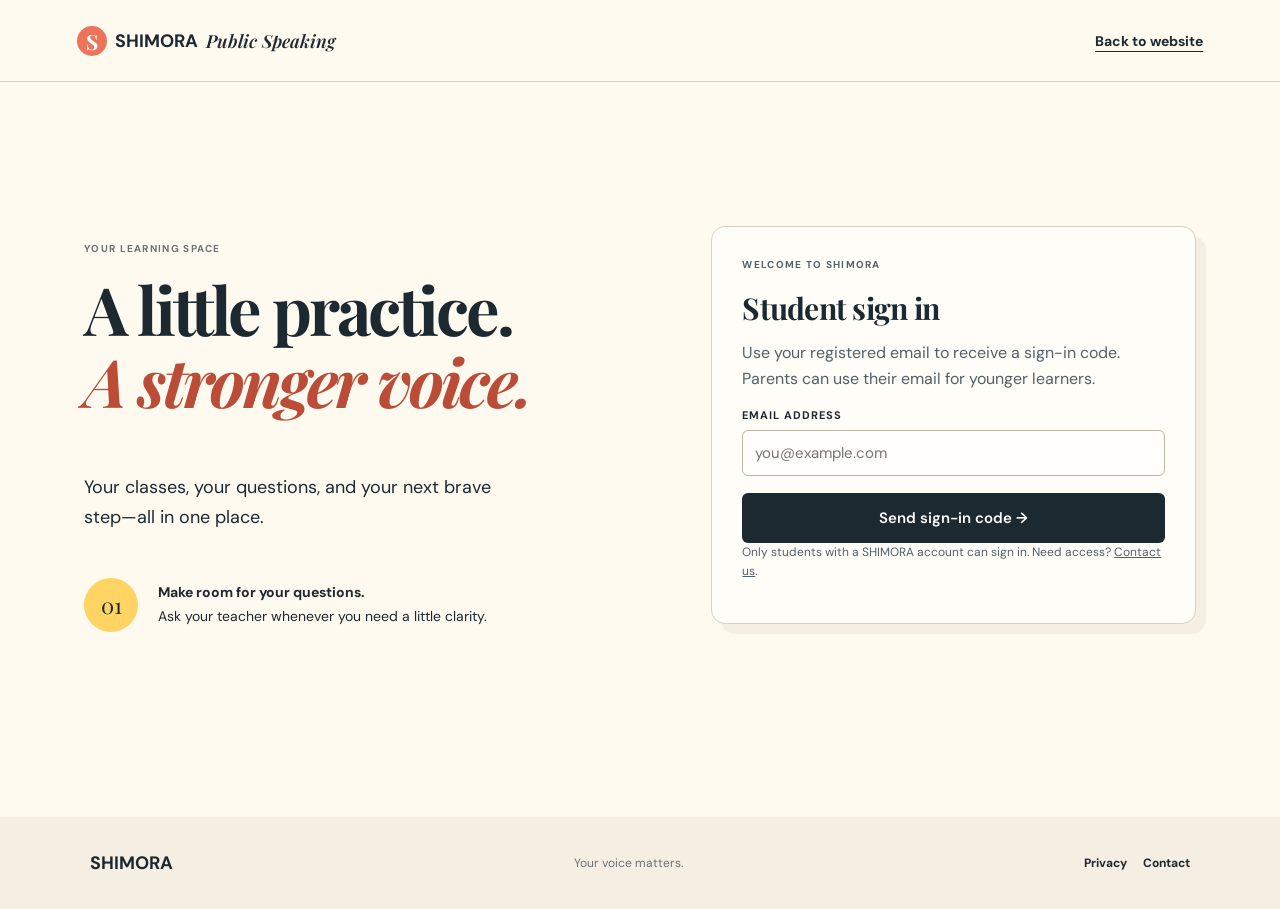
==== student.html @ dbe6ed6c "Add secure student dashboard" ====
<!doctype html>
<html lang="en">
<head>
  <meta charset="utf-8"><meta name="viewport" content="width=device-width, initial-scale=1">
  <meta name="robots" content="noindex,nofollow"><meta name="referrer" content="strict-origin-when-cross-origin">
  <title>Student dashboard | SHIMORA</title>
  <link rel="icon" href="/favicon.png">
  <link rel="preconnect" href="https://fonts.googleapis.com"><link rel="preconnect" href="https://fonts.gstatic.com" crossorigin>
  <link href="https://fonts.googleapis.com/css2?family=DM+Sans:wght@400;500;600;700&family=Playfair+Display:wght@600;700&display=swap" rel="stylesheet">
  <link rel="stylesheet" href="styles.css"><link rel="stylesheet" href="student.css">
  <script src="student-config.js" defer></script><script src="student.js" defer></script>
</head>
<body>
  <header class="site-header"><a class="brand" href="/"><span class="brand-mark">S</span>SHIMORA <em>Public Speaking</em></a><a class="text-link" href="/">Back to website</a></header>
  <main class="student-main">
    <section id="login-view" class="login-layout">
      <div class="welcome-copy"><p class="eyebrow">Your learning space</p><h1>A little practice.<br><i>A stronger voice.</i></h1><p>Your classes, your questions, and your next brave step—all in one place.</p><div class="welcome-note"><span>01</span><p><strong>Make room for your questions.</strong><br>Ask your teacher whenever you need a little clarity.</p></div></div>
      <div class="panel login-panel"><p class="eyebrow">Welcome to SHIMORA</p><h2>Student sign in</h2><p>Use your registered email to receive a sign-in code. Parents can use their email for younger learners.</p>
        <form id="email-form"><label>Email address<input type="email" name="email" autocomplete="email" maxlength="254" required placeholder="you@example.com"></label><button class="button button-dark" type="submit">Send sign-in code →</button></form>
        <form id="code-form" hidden><label>Code from your email<input name="code" inputmode="numeric" autocomplete="one-time-code" pattern="[0-9]{6,10}" minlength="6" maxlength="10" required></label><button class="button button-dark" type="submit">Open my dashboard →</button><button class="plain-button" type="button" id="change-email">Use a different email / resend code</button></form>
        <p id="login-message" class="message" role="status" aria-live="polite"></p><p class="small">Only students with a SHIMORA account can sign in. Need access? <a href="contact.html">Contact us</a>.</p>
      </div>
    </section>
    <section id="dashboard-view" hidden>
      <div class="dashboard-heading"><div><p class="eyebrow">SHIMORA · Student space</p><h1 id="greeting">Welcome back.</h1><p>A place to keep learning, asking, and growing.</p></div><button class="button outline-button" id="signout">Sign out</button></div>
      <p id="dashboard-message" class="message" role="status" aria-live="polite"></p>
      <div class="summary-grid"><article class="summary-card blue-card"><span>Your programme</span><strong id="programme">Not assigned yet</strong><small id="class-note">Your teacher will add your class details here.</small></article><article class="summary-card yellow-card"><span>Questions waiting for a reply</span><strong id="waiting-count">0</strong><small>Keep asking. Every question helps.</small></article><article class="summary-card coral-card"><span>Answers from your teacher</span><strong id="answered-count">0</strong><small>Find your replies in your question history.</small></article></div>
      <div class="dashboard-grid"><div>
        <section class="panel"><p class="eyebrow">Ask away</p><h2>What’s on your mind?</h2><p>A speaking exercise, your next class, or something you’re finding tricky—we’re here to help.</p><form id="query-form"><label>Topic<select name="category"><option>Speaking practice</option><option>Classes and schedule</option><option>Fees and enrolment</option><option>Other</option></select></label><label>Subject<input name="subject" required minlength="3" maxlength="120" placeholder="e.g. How can I feel calmer before a speech?"></label><label>Your question<textarea name="body" rows="5" required minlength="10" maxlength="3000" placeholder="Tell your teacher a little more…"></textarea></label><p class="small">Please don’t include passwords or payment details.</p><button class="button button-dark" type="submit">Send question →</button><p id="query-message" class="message" role="status" aria-live="polite"></p></form></section>
        <section class="panel history-panel"><div class="panel-heading"><div><p class="eyebrow">Keep the conversation going</p><h2>My questions</h2></div><button class="plain-button" id="refresh">Refresh</button></div><label>Show<select id="query-filter"><option value="all">All questions</option><option value="waiting">Waiting for a reply</option><option value="answered">Answered</option></select></label><div id="query-list" class="question-list"></div></section>
      </div><aside>
        <section class="panel"><p class="eyebrow">Your profile</p><h2>A little about you</h2><p id="profile-email" class="small"></p><form id="profile-form"><label>Student name<input name="display_name" required maxlength="80" autocomplete="name"></label><label>Speaking goal<textarea name="goal" rows="3" maxlength="500" placeholder="What would you like to feel more confident doing?"></textarea></label><button class="button outline-button" type="submit">Save profile</button><p id="profile-message" class="message" role="status" aria-live="polite"></p></form></section>
        <section class="practice-card"><p class="eyebrow">A small step for today</p><h2>Speak for 60 seconds.</h2><p>Pick something you love. Explain why it matters to you. Pause, breathe, and try again.</p><span class="practice-label">Progress starts with practice.</span></section>
      </aside></div>
      <section id="teacher-view" class="panel" hidden><p class="eyebrow">Teacher space</p><h2>Student questions</h2><p>Reply privately. Only the student who asked and authorised teachers can see the conversation.</p><div id="teacher-list" class="question-list"></div></section>
    </section>
  </main>
  <footer><a class="brand" href="/">SHIMORA</a><p>Your voice matters.</p><div><a href="privacy.html">Privacy</a><a href="contact.html">Contact</a></div></footer>
</body></html>
---- styles.css ----
:root{--ink:#1d2930;--cream:#fffaf0;--paper:#f5eee2;--coral:#ed745b;--yellow:#ffd463;--blue:#97cfd5;--line:#d9d0c2}*{box-sizing:border-box}html{scroll-behavior:smooth}body{margin:0;color:var(--ink);background:var(--cream);font-family:'DM Sans',sans-serif}h1,h2,h3,p{margin-top:0}h1,h2,h3{font-family:'Playfair Display',serif;line-height:1.04}a{color:inherit;text-decoration:none}.site-header{height:82px;padding:0 6vw;display:flex;align-items:center;justify-content:space-between;border-bottom:1px solid var(--line);background:rgba(255,250,240,.94);position:sticky;top:0;z-index:10}.brand{font-size:18px;font-weight:700;display:flex;align-items:center;gap:8px}.brand em{font-family:'Playfair Display',serif;font-weight:600}.brand-mark{display:grid;place-items:center;width:30px;height:30px;border-radius:50%;background:var(--coral);color:#fff;font-family:'Playfair Display',serif;font-size:21px}nav{display:flex;align-items:center;gap:28px;font-size:14px;font-weight:600}nav a:not(.nav-cta):hover,.text-link:hover{color:var(--coral)}.nav-cta{padding:11px 16px;background:var(--ink);color:#fff;border-radius:4px}.menu-button{display:none;border:0;background:transparent;font-size:24px}.hero{min-height:585px;display:grid;grid-template-columns:1.06fr .94fr}.hero-copy{padding:108px 8vw 70px 10vw}.eyebrow{text-transform:uppercase;letter-spacing:.13em;font-size:11px;font-weight:700;margin-bottom:18px;color:#697276}.hero h1{font-size:clamp(48px,5.2vw,78px);letter-spacing:-.05em;margin-bottom:25px}.hero h1 i,.enquire h2 i{color:var(--coral);font-weight:600}.hero-text{max-width:460px;font-size:18px;line-height:1.55;color:#4c565a}.hero-actions{display:flex;align-items:center;gap:25px;margin:35px 0 53px}.button{border:0;border-radius:3px;padding:15px 19px;font:600 15px 'DM Sans',sans-serif;display:inline-flex;gap:20px;align-items:center;cursor:pointer}.button span{font-size:22px;line-height:10px}.button-dark{color:#fff;background:var(--ink)}.button-light{color:var(--ink);background:var(--yellow)}.text-link{font-weight:700;font-size:14px;text-decoration:underline;text-underline-offset:5px}.hero-proof{display:flex;align-items:center;gap:10px}.hero-proof strong{font:700 28px 'Playfair Display',serif}.hero-proof span:not(.stars){font-size:11px;line-height:1.25;color:#687175}.stars{margin-left:20px;letter-spacing:2px;color:#e9a92b;font-size:13px}.hero-art{background:var(--blue);position:relative;overflow:hidden;min-height:480px}.sun{position:absolute;width:410px;height:410px;border:1px solid rgba(255,255,255,.7);border-radius:50%;top:52px;left:50%;transform:translateX(-50%)}.arch{position:absolute;bottom:-80px;left:50%;width:330px;height:480px;border-radius:165px 165px 0 0;background:#fbefcf;transform:translateX(-50%)}.speaker{position:absolute;bottom:0;left:50%;width:280px;height:420px;transform:translateX(-50%)}.head{position:absolute;background:#9b5a42;border-radius:48% 48% 45% 45%;width:96px;height:114px;top:32px;left:93px;z-index:3}.hair{position:absolute;background:#2e2b2b;width:116px;height:130px;border-radius:54% 54% 30% 30%;top:9px;left:84px}.body{position:absolute;background:var(--coral);border-radius:80px 80px 0 0;width:215px;height:270px;bottom:-12px;left:32px}.arm{position:absolute;width:33px;height:170px;background:#9b5a42;border-radius:20px;z-index:2}.arm.left{left:29px;top:162px;transform:rotate(32deg)}.arm.right{right:19px;top:137px;transform:rotate(-34deg)}.mic{position:absolute;z-index:4;top:154px;left:174px;width:15px;height:121px;border-radius:8px;background:var(--ink);transform:rotate(-22deg)}.mic:before{content:'';position:absolute;width:31px;height:31px;border-radius:50%;background:var(--ink);left:-8px;top:-12px}.bubble{position:absolute;z-index:5;font-weight:700}.bubble.one{right:10%;top:20%;font-size:13px;line-height:1.1;color:#fff;letter-spacing:.08em}.bubble.two{left:13%;top:22%;font-size:44px;color:var(--yellow)}.intro{padding:105px 15%;text-align:center;background:var(--paper)}.intro h2{font-size:clamp(32px,4vw,54px);letter-spacing:-.035em;max-width:740px;margin:0 auto 22px}.intro>p:last-child{max-width:580px;margin:auto;line-height:1.65;color:#566064}.programs{padding:100px 9vw}.section-heading{display:flex;justify-content:space-between;align-items:flex-end;margin-bottom:36px}.section-heading h2,.process h2{font-size:42px;letter-spacing:-.04em;margin:0}.cards{display:grid;grid-template-columns:repeat(3,1fr);gap:20px}.card{padding:33px;min-height:310px;display:flex;flex-direction:column}.card.coral{background:#f5b0a0}.card.yellow{background:var(--yellow)}.card.blue{background:var(--blue)}.card-number{font:600 16px 'Playfair Display',serif}.card h3{font-size:31px;letter-spacing:-.04em;margin:48px 0 3px}.card .age{font-size:13px;font-weight:700}.card>p:not(.age){font-size:14px;line-height:1.5;max-width:250px}.card a{margin-top:auto;font-size:14px;font-weight:700}.process{display:grid;grid-template-columns:1fr 1fr;background:var(--ink);color:#fff}.process-art{background:var(--coral);min-height:550px;display:grid;place-items:center;position:relative;overflow:hidden}.process-art:before,.process-art:after{content:'';position:absolute;border:1px solid rgba(255,255,255,.55);border-radius:50%;width:500px;height:500px}.process-art:before{top:-260px;left:-200px}.process-art:after{bottom:-330px;right:-150px}.process-art span{font:700 clamp(48px,6vw,80px)/.9 'Playfair Display',serif;text-align:center;z-index:1}.process-copy{padding:95px 9vw}.process .eyebrow{color:#b9c1c3}.process h2{font-size:43px;margin-bottom:45px}.process ol{list-style:none;padding:0;margin:0;counter-reset:steps}.process li{counter-increment:steps;padding:18px 0 18px 52px;border-top:1px solid #526067;position:relative}.process li:before{content:'0' counter(steps);position:absolute;left:0;color:var(--yellow);font:600 17px 'Playfair Display',serif}.process li strong{display:block;margin-bottom:6px}.process li span{color:#bdc5c6;font-size:14px;line-height:1.5}.testimonials{padding:100px 15%;text-align:center}.testimonials blockquote{font:600 clamp(27px,3.5vw,49px)/1.18 'Playfair Display',serif;letter-spacing:-.04em;max-width:900px;margin:0 auto 26px}.quote-by{font-size:13px;color:#697276}.enquire{background:var(--yellow);padding:90px 10vw;display:grid;grid-template-columns:1fr 1fr;gap:90px}.enquire h2{font-size:55px;letter-spacing:-.05em;margin-bottom:20px}.enquire>div>p:last-child{line-height:1.55;max-width:350px}form{display:grid;gap:17px}label{font-size:12px;font-weight:700;text-transform:uppercase;letter-spacing:.09em}input,select{margin-top:7px;width:100%;padding:13px 0;border:0;border-bottom:1px solid #8e7d44;background:transparent;color:var(--ink);font:16px 'DM Sans',sans-serif;outline:none}.form-message{font-size:13px;margin:0}.site-header+main{}footer{padding:34px 7vw;display:flex;align-items:center;justify-content:space-between;gap:20px;font-size:12px;background:var(--paper)}footer p{margin:0;color:#687175}footer div{display:flex;gap:16px;font-weight:700}@media(max-width:750px){.site-header{padding:0 5vw;height:70px}.menu-button{display:block}nav{display:none;position:absolute;top:70px;left:0;right:0;padding:18px 5vw;background:var(--cream);border-bottom:1px solid var(--line);flex-direction:column;align-items:flex-start}nav.open{display:flex}.hero,.process,.enquire{grid-template-columns:1fr}.hero-copy{padding:70px 8vw 55px}.hero-art{min-height:430px}.intro{padding:75px 8vw}.programs{padding:70px 6vw}.section-heading{align-items:flex-start;gap:14px;flex-direction:column}.cards{grid-template-columns:1fr}.card{min-height:260px}.process-copy{padding:70px 9vw}.process-art{min-height:330px}.enquire{gap:40px;padding:70px 9vw}.enquire h2{font-size:48px}footer{align-items:flex-start;flex-direction:column}.stars{display:none}}


/* SHIMORA artwork */
.shimora-intro{display:grid;grid-template-columns:minmax(0,1fr) minmax(300px,.85fr);gap:clamp(36px,7vw,92px);align-items:center;padding:100px 10vw;background:var(--paper)}
.shimora-intro-copy{max-width:590px}
.shimora-intro h2{font-size:clamp(36px,4vw,56px);letter-spacing:-.045em;margin-bottom:24px}
.shimora-intro-copy>p:not(.eyebrow){line-height:1.7;color:#4d575b}
.shimora-offerings{display:flex;flex-wrap:wrap;gap:10px;margin-top:28px}
.shimora-offerings span{padding:8px 12px;border:1px solid var(--line);border-radius:999px;font-size:13px;font-weight:700}
.shimora-visual{max-width:560px;justify-self:end;overflow:hidden;border-radius:4px;box-shadow:18px 18px 0 var(--yellow)}
.shimora-visual img{display:block;width:100%;height:auto;aspect-ratio:1.15;object-fit:cover;object-position:center}
@media(max-width:750px){.shimora-intro{grid-template-columns:1fr;padding:70px 9vw}.shimora-visual{width:100%;justify-self:stretch;box-shadow:12px 12px 0 var(--yellow)}}


/* Keep the SHIMORA artwork fully visible in a short, wide frame. */
.shimora-visual{width:100%;max-width:680px;aspect-ratio:16 / 9;background:#f8f3e9}
.shimora-visual img{width:100%;height:100%;object-fit:contain;object-position:center}
@media(max-width:750px){.shimora-visual{aspect-ratio:16 / 9}}
---- student.css ----
[hidden]{display:none!important}.student-main{max-width:1240px;margin:auto;padding:65px 5vw 90px;min-height:80vh}.login-layout{display:grid;grid-template-columns:1.15fr 1fr;gap:70px;align-items:center;min-height:580px}.welcome-copy h1{font-size:clamp(42px,5.2vw,68px);letter-spacing:-.045em;line-height:1.08}.welcome-copy h1 i{color:#bb4c37}.welcome-copy>p:not(.eyebrow){font-size:18px;max-width:420px;line-height:1.7}.welcome-note{display:flex;gap:20px;align-items:center;margin-top:45px}.welcome-note>span{display:grid;place-items:center;border-radius:50%;background:var(--yellow);width:54px;height:54px;flex-shrink:0;font-family:'Playfair Display',serif;font-size:22px}.welcome-note p{line-height:1.7;margin:0;font-size:14px}.panel{padding:30px;background:#fffdf8;border:1px solid var(--line);border-radius:14px;margin-bottom:24px}.panel h2,.practice-card h2{font-size:30px;letter-spacing:-.025em;line-height:1.15;margin-bottom:15px}.panel p{line-height:1.6;color:#526067}.login-panel{box-shadow:10px 10px 0 var(--paper)}.student-main input,.student-main textarea,.student-main select{display:block;width:100%;margin-top:8px;border:1px solid #bcb6a9;border-radius:6px;padding:12px;background:#fffefa;color:var(--ink);font:15px 'DM Sans',sans-serif}.student-main textarea{resize:vertical;min-height:90px}.student-main label{font-size:11px}.student-main :focus-visible{outline:3px solid #377e86;outline-offset:3px}.student-main .button{justify-content:center;min-height:46px;border-radius:6px}.student-main button:disabled{opacity:.55;cursor:wait}.small{font-size:12px}.small a{text-decoration:underline}.message{font-size:14px;white-space:pre-wrap}.message:empty{display:none}.message.error{color:#a02c24}.plain-button{border:0;background:transparent;font:600 13px 'DM Sans',sans-serif;text-decoration:underline;cursor:pointer;color:var(--ink);padding:8px}.outline-button{border:1px solid var(--ink);background:transparent;color:var(--ink)}.dashboard-heading{display:flex;align-items:center;justify-content:space-between;gap:20px;margin-bottom:30px}.dashboard-heading h1{font-size:clamp(34px,4vw,52px);letter-spacing:-.04em;margin-bottom:14px}.dashboard-heading p{color:#526067}.summary-grid{display:grid;grid-template-columns:1.4fr 1fr 1fr;gap:18px;margin-bottom:30px}.summary-card{border-radius:12px;padding:25px;display:flex;flex-direction:column;gap:13px}.summary-card>span{font-size:12px;font-weight:700}.summary-card strong{font-family:'Playfair Display',serif;font-size:32px;overflow-wrap:anywhere}.summary-card small{font-size:12px;line-height:1.6}.blue-card{background:#c4e3e3}.yellow-card{background:#ffe49a}.coral-card{background:#f7c6b8}.dashboard-grid{display:grid;grid-template-columns:minmax(0,1.65fr) minmax(0,1fr);gap:24px}.panel-heading{display:flex;align-items:center;justify-content:space-between;gap:15px}.question-list{margin-top:24px}.question{border-top:1px solid var(--line);padding:22px 0;overflow-wrap:anywhere}.question h3{font-family:'DM Sans',sans-serif;font-size:17px;line-height:1.5;margin:12px 0 8px}.question p{white-space:pre-wrap;margin-bottom:12px;font-size:14px}.question-meta{display:flex;justify-content:space-between;gap:12px;flex-wrap:wrap;font-size:11px;color:#526067}.badge{display:inline-block;border-radius:30px;padding:5px 9px;background:#fff0c6;color:#695111;font-weight:700;font-size:11px}.badge.answered{background:#d9eee1;color:#205535}.reply{background:#edf4ef;border-radius:8px;padding:18px;margin-top:16px}.reply strong{font-size:12px}.reply p{margin:9px 0 0}.empty-state{padding:25px 0;font-size:14px;line-height:1.8;color:#526067}.practice-card{padding:30px;background:var(--ink);color:var(--cream);border-radius:14px}.practice-card .eyebrow{color:var(--yellow)}.practice-card p{font-size:14px;line-height:1.75}.practice-label{display:block;border-top:1px solid #586268;padding-top:18px;font-size:12px;color:var(--yellow)}.student-main .eyebrow{font-size:10px}.student-main .question form{margin-top:18px}#profile-email{overflow-wrap:anywhere}@media(max-width:800px){.login-layout{grid-template-columns:1fr;gap:35px;min-height:0}.student-main{padding:40px 5vw 60px}.welcome-note{display:none}.dashboard-grid{grid-template-columns:1fr}.summary-grid{grid-template-columns:1fr 1fr}.summary-card:first-child{grid-column:1/-1}.panel{padding:23px}.site-header .brand em{display:none}.dashboard-heading{align-items:flex-start}.dashboard-heading .button{padding:10px;white-space:nowrap}.site-header .text-link{font-size:12px}}@media(prefers-reduced-motion:reduce){html{scroll-behavior:auto}}
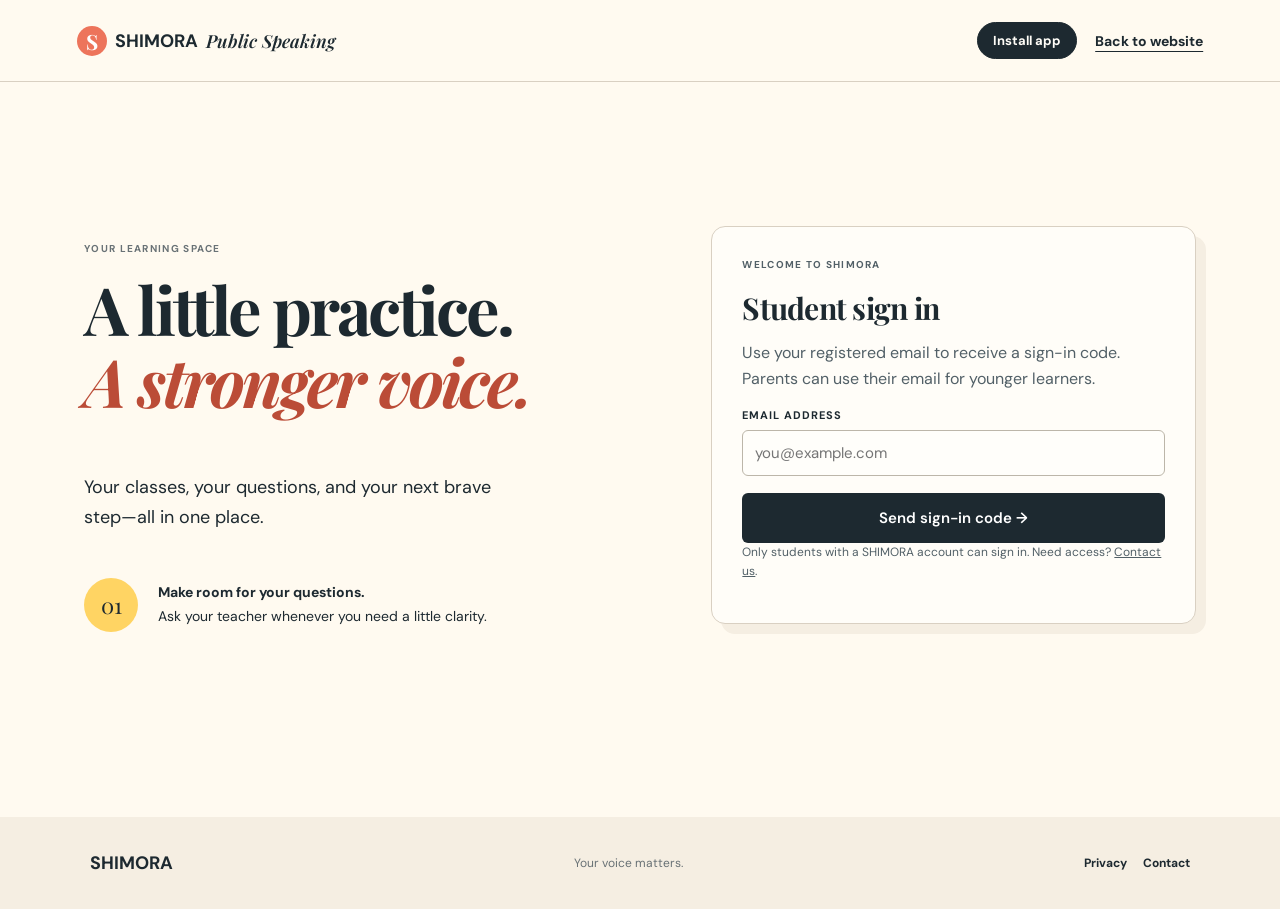
==== commit d35e4af5: "Make student dashboard installable" ====
--- a/student.html
+++ b/student.html
@@ -3,15 +3,18 @@
 <head>
   <meta charset="utf-8"><meta name="viewport" content="width=device-width, initial-scale=1">
   <meta name="robots" content="noindex,nofollow"><meta name="referrer" content="strict-origin-when-cross-origin">
+  <meta name="theme-color" content="#ef765f"><meta name="apple-mobile-web-app-capable" content="yes">
+  <meta name="apple-mobile-web-app-status-bar-style" content="default"><meta name="apple-mobile-web-app-title" content="SHIMORA">
   <title>Student dashboard | SHIMORA</title>
-  <link rel="icon" href="/favicon.png">
+  <link rel="icon" href="/favicon.png"><link rel="apple-touch-icon" href="/apple-touch-icon.png"><link rel="manifest" href="/app.webmanifest">
   <link rel="preconnect" href="https://fonts.googleapis.com"><link rel="preconnect" href="https://fonts.gstatic.com" crossorigin>
   <link href="https://fonts.googleapis.com/css2?family=DM+Sans:wght@400;500;600;700&family=Playfair+Display:wght@600;700&display=swap" rel="stylesheet">
   <link rel="stylesheet" href="styles.css"><link rel="stylesheet" href="student.css">
-  <script src="student-config.js" defer></script><script src="student.js" defer></script>
+  <script src="student-config.js" defer></script><script src="student.js" defer></script><script src="app-install.js" defer></script>
 </head>
 <body>
-  <header class="site-header"><a class="brand" href="/"><span class="brand-mark">S</span>SHIMORA <em>Public Speaking</em></a><a class="text-link" href="/">Back to website</a></header>
+  <header class="site-header"><a class="brand" href="/"><span class="brand-mark">S</span>SHIMORA <em>Public Speaking</em></a><div class="app-actions"><button class="install-button" id="install-app" type="button" hidden>Install app</button><a class="text-link" href="/">Back to website</a></div></header>
+  <p id="install-status" class="install-status" role="status" aria-live="polite"></p>
   <main class="student-main">
     <section id="login-view" class="login-layout">
       <div class="welcome-copy"><p class="eyebrow">Your learning space</p><h1>A little practice.<br><i>A stronger voice.</i></h1><p>Your classes, your questions, and your next brave step—all in one place.</p><div class="welcome-note"><span>01</span><p><strong>Make room for your questions.</strong><br>Ask your teacher whenever you need a little clarity.</p></div></div>
--- a/student.css
+++ b/student.css
@@ -1 +1,2 @@
 [hidden]{display:none!important}.student-main{max-width:1240px;margin:auto;padding:65px 5vw 90px;min-height:80vh}.login-layout{display:grid;grid-template-columns:1.15fr 1fr;gap:70px;align-items:center;min-height:580px}.welcome-copy h1{font-size:clamp(42px,5.2vw,68px);letter-spacing:-.045em;line-height:1.08}.welcome-copy h1 i{color:#bb4c37}.welcome-copy>p:not(.eyebrow){font-size:18px;max-width:420px;line-height:1.7}.welcome-note{display:flex;gap:20px;align-items:center;margin-top:45px}.welcome-note>span{display:grid;place-items:center;border-radius:50%;background:var(--yellow);width:54px;height:54px;flex-shrink:0;font-family:'Playfair Display',serif;font-size:22px}.welcome-note p{line-height:1.7;margin:0;font-size:14px}.panel{padding:30px;background:#fffdf8;border:1px solid var(--line);border-radius:14px;margin-bottom:24px}.panel h2,.practice-card h2{font-size:30px;letter-spacing:-.025em;line-height:1.15;margin-bottom:15px}.panel p{line-height:1.6;color:#526067}.login-panel{box-shadow:10px 10px 0 var(--paper)}.student-main input,.student-main textarea,.student-main select{display:block;width:100%;margin-top:8px;border:1px solid #bcb6a9;border-radius:6px;padding:12px;background:#fffefa;color:var(--ink);font:15px 'DM Sans',sans-serif}.student-main textarea{resize:vertical;min-height:90px}.student-main label{font-size:11px}.student-main :focus-visible{outline:3px solid #377e86;outline-offset:3px}.student-main .button{justify-content:center;min-height:46px;border-radius:6px}.student-main button:disabled{opacity:.55;cursor:wait}.small{font-size:12px}.small a{text-decoration:underline}.message{font-size:14px;white-space:pre-wrap}.message:empty{display:none}.message.error{color:#a02c24}.plain-button{border:0;background:transparent;font:600 13px 'DM Sans',sans-serif;text-decoration:underline;cursor:pointer;color:var(--ink);padding:8px}.outline-button{border:1px solid var(--ink);background:transparent;color:var(--ink)}.dashboard-heading{display:flex;align-items:center;justify-content:space-between;gap:20px;margin-bottom:30px}.dashboard-heading h1{font-size:clamp(34px,4vw,52px);letter-spacing:-.04em;margin-bottom:14px}.dashboard-heading p{color:#526067}.summary-grid{display:grid;grid-template-columns:1.4fr 1fr 1fr;gap:18px;margin-bottom:30px}.summary-card{border-radius:12px;padding:25px;display:flex;flex-direction:column;gap:13px}.summary-card>span{font-size:12px;font-weight:700}.summary-card strong{font-family:'Playfair Display',serif;font-size:32px;overflow-wrap:anywhere}.summary-card small{font-size:12px;line-height:1.6}.blue-card{background:#c4e3e3}.yellow-card{background:#ffe49a}.coral-card{background:#f7c6b8}.dashboard-grid{display:grid;grid-template-columns:minmax(0,1.65fr) minmax(0,1fr);gap:24px}.panel-heading{display:flex;align-items:center;justify-content:space-between;gap:15px}.question-list{margin-top:24px}.question{border-top:1px solid var(--line);padding:22px 0;overflow-wrap:anywhere}.question h3{font-family:'DM Sans',sans-serif;font-size:17px;line-height:1.5;margin:12px 0 8px}.question p{white-space:pre-wrap;margin-bottom:12px;font-size:14px}.question-meta{display:flex;justify-content:space-between;gap:12px;flex-wrap:wrap;font-size:11px;color:#526067}.badge{display:inline-block;border-radius:30px;padding:5px 9px;background:#fff0c6;color:#695111;font-weight:700;font-size:11px}.badge.answered{background:#d9eee1;color:#205535}.reply{background:#edf4ef;border-radius:8px;padding:18px;margin-top:16px}.reply strong{font-size:12px}.reply p{margin:9px 0 0}.empty-state{padding:25px 0;font-size:14px;line-height:1.8;color:#526067}.practice-card{padding:30px;background:var(--ink);color:var(--cream);border-radius:14px}.practice-card .eyebrow{color:var(--yellow)}.practice-card p{font-size:14px;line-height:1.75}.practice-label{display:block;border-top:1px solid #586268;padding-top:18px;font-size:12px;color:var(--yellow)}.student-main .eyebrow{font-size:10px}.student-main .question form{margin-top:18px}#profile-email{overflow-wrap:anywhere}@media(max-width:800px){.login-layout{grid-template-columns:1fr;gap:35px;min-height:0}.student-main{padding:40px 5vw 60px}.welcome-note{display:none}.dashboard-grid{grid-template-columns:1fr}.summary-grid{grid-template-columns:1fr 1fr}.summary-card:first-child{grid-column:1/-1}.panel{padding:23px}.site-header .brand em{display:none}.dashboard-heading{align-items:flex-start}.dashboard-heading .button{padding:10px;white-space:nowrap}.site-header .text-link{font-size:12px}}@media(prefers-reduced-motion:reduce){html{scroll-behavior:auto}}
+.app-actions{display:flex;align-items:center;gap:18px}.install-button{border:1px solid var(--ink);border-radius:999px;background:var(--ink);color:#fffdf8;padding:9px 15px;font:700 13px 'DM Sans',sans-serif;cursor:pointer}.install-button:focus-visible{outline:3px solid #377e86;outline-offset:3px}.install-status{position:fixed;z-index:20;top:82px;right:4vw;max-width:360px;margin:0;padding:12px 16px;border-radius:8px;background:var(--ink);color:#fffdf8;box-shadow:0 8px 24px #26343a2b;font-size:14px;line-height:1.45}.install-status:empty{display:none}@media(max-width:800px){.app-actions{gap:10px}.install-button{padding:8px 12px;font-size:12px}.install-status{top:72px;left:5vw;right:5vw;max-width:none}}
